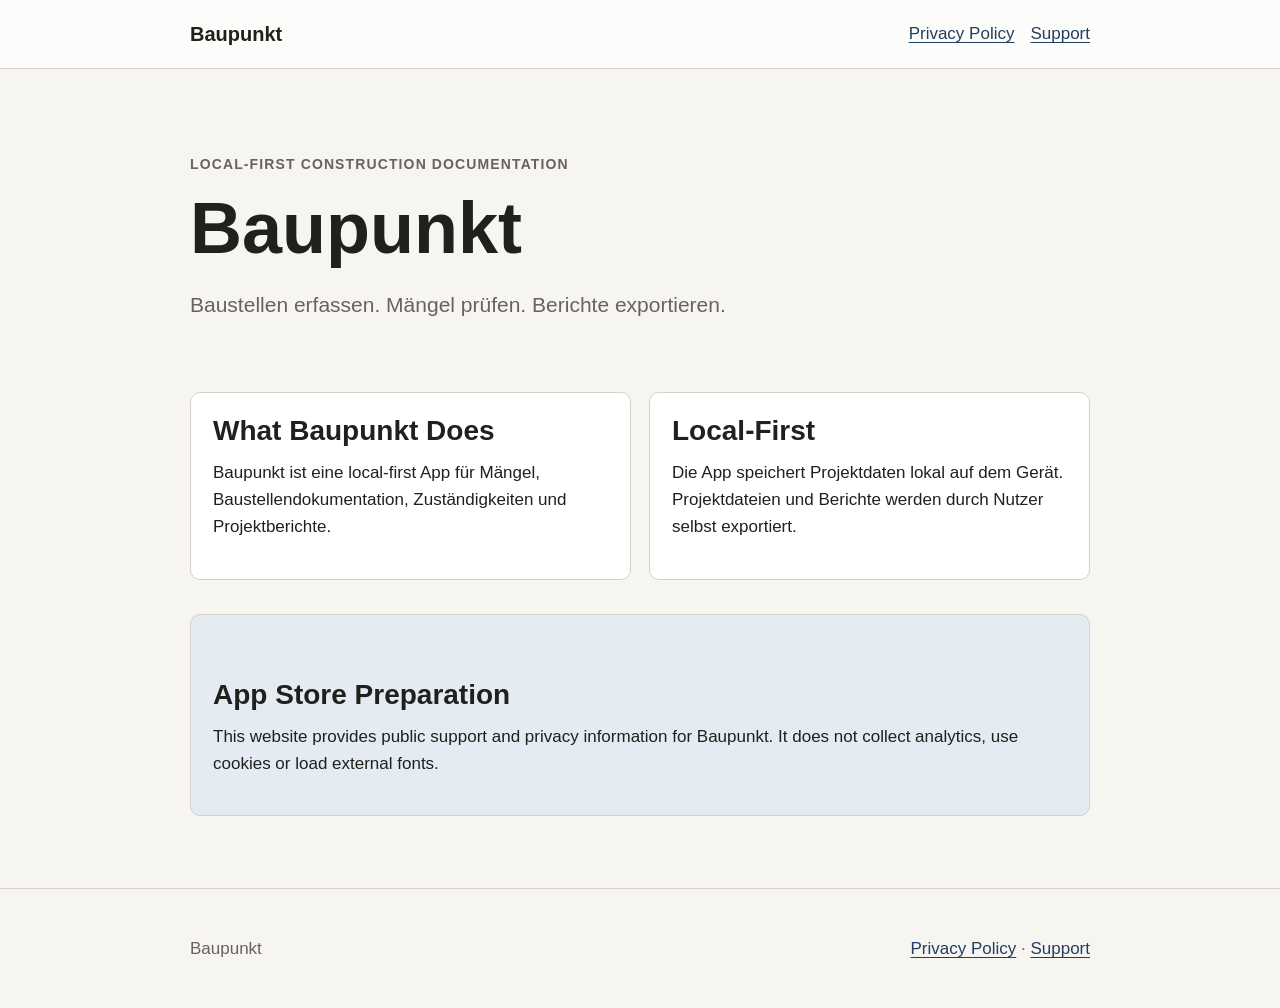
==== index.html @ 3be71ef0 "chore: create baupunkt pages site" ====
<!doctype html>
<html lang="en">
  <head>
    <meta charset="utf-8">
    <meta name="viewport" content="width=device-width, initial-scale=1">
    <title>Baupunkt</title>
    <meta name="description" content="Baupunkt is a local-first app for defects, construction site documentation, responsibilities and project reports.">
    <link rel="stylesheet" href="styles.css">
  </head>
  <body>
    <header class="site-header">
      <nav class="nav" aria-label="Main navigation">
        <a class="brand" href="index.html">Baupunkt</a>
        <div class="nav-links">
          <a href="privacy.html">Privacy Policy</a>
          <a href="support.html">Support</a>
        </div>
      </nav>
    </header>

    <main class="page">
      <section class="hero">
        <p class="eyebrow">Local-first construction documentation</p>
        <h1>Baupunkt</h1>
        <p class="lead">Baustellen erfassen. Mängel prüfen. Berichte exportieren.</p>
      </section>

      <section class="card-grid" aria-label="Overview">
        <article class="card">
          <h2>What Baupunkt Does</h2>
          <p>Baupunkt ist eine local-first App für Mängel, Baustellendokumentation, Zuständigkeiten und Projektberichte.</p>
        </article>
        <article class="card">
          <h2>Local-First</h2>
          <p>Die App speichert Projektdaten lokal auf dem Gerät. Projektdateien und Berichte werden durch Nutzer selbst exportiert.</p>
        </article>
      </section>

      <section class="notice">
        <h2>App Store Preparation</h2>
        <p>This website provides public support and privacy information for Baupunkt. It does not collect analytics, use cookies or load external fonts.</p>
      </section>
    </main>

    <footer class="footer">
      <div class="nav">
        <span>Baupunkt</span>
        <span><a href="privacy.html">Privacy Policy</a> · <a href="support.html">Support</a></span>
      </div>
    </footer>
  </body>
</html>
---- styles.css ----
:root {
  color-scheme: light;
  --background: #f6f5f1;
  --surface: #ffffff;
  --surface-muted: #ece9e1;
  --text: #20201d;
  --muted: #67645d;
  --border: #d7d1c4;
  --accent: #233f5f;
  --accent-soft: #e4ebf2;
  --warning: #8a5a14;
}

* {
  box-sizing: border-box;
}

body {
  margin: 0;
  background: var(--background);
  color: var(--text);
  font-family: -apple-system, BlinkMacSystemFont, "Segoe UI", sans-serif;
  font-size: 17px;
  line-height: 1.6;
}

a {
  color: var(--accent);
  text-decoration-thickness: 0.08em;
  text-underline-offset: 0.18em;
}

a:focus-visible,
button:focus-visible {
  outline: 3px solid var(--accent);
  outline-offset: 3px;
}

.site-header {
  border-bottom: 1px solid var(--border);
  background: rgba(255, 255, 255, 0.72);
}

.nav,
.page {
  width: min(900px, calc(100% - 32px));
  margin: 0 auto;
}

.nav {
  display: flex;
  align-items: center;
  justify-content: space-between;
  gap: 24px;
  padding: 18px 0;
}

.brand {
  color: var(--text);
  font-size: 20px;
  font-weight: 700;
  text-decoration: none;
}

.nav-links {
  display: flex;
  flex-wrap: wrap;
  gap: 16px;
}

.page {
  padding: 56px 0 72px;
}

.hero {
  padding: 28px 0 20px;
}

.eyebrow {
  margin: 0 0 12px;
  color: var(--muted);
  font-size: 14px;
  font-weight: 700;
  letter-spacing: 0.08em;
  text-transform: uppercase;
}

h1,
h2,
h3 {
  line-height: 1.15;
}

h1 {
  margin: 0 0 18px;
  font-size: clamp(40px, 8vw, 72px);
  letter-spacing: 0;
}

h2 {
  margin: 42px 0 12px;
  font-size: 28px;
}

h3 {
  margin: 28px 0 10px;
  font-size: 21px;
}

p {
  margin: 0 0 16px;
}

ul,
ol {
  margin: 0 0 20px;
  padding-left: 24px;
}

li + li {
  margin-top: 6px;
}

.lead {
  max-width: 720px;
  color: var(--muted);
  font-size: 21px;
}

.card-grid {
  display: grid;
  grid-template-columns: repeat(2, minmax(0, 1fr));
  gap: 18px;
  margin: 34px 0;
}

.card,
.notice {
  border: 1px solid var(--border);
  border-radius: 10px;
  background: var(--surface);
  padding: 22px;
}

.card h2,
.card h3 {
  margin-top: 0;
}

.notice {
  background: var(--accent-soft);
}

.notice.warning {
  background: #f6eddd;
  color: var(--warning);
}

.meta {
  color: var(--muted);
  font-size: 15px;
}

.footer {
  border-top: 1px solid var(--border);
  color: var(--muted);
  padding: 28px 0;
}

@media (max-width: 700px) {
  body {
    font-size: 16px;
  }

  .nav {
    align-items: flex-start;
    flex-direction: column;
  }

  .nav-links {
    gap: 12px;
  }

  .page {
    padding-top: 36px;
  }

  .card-grid {
    grid-template-columns: 1fr;
  }
}
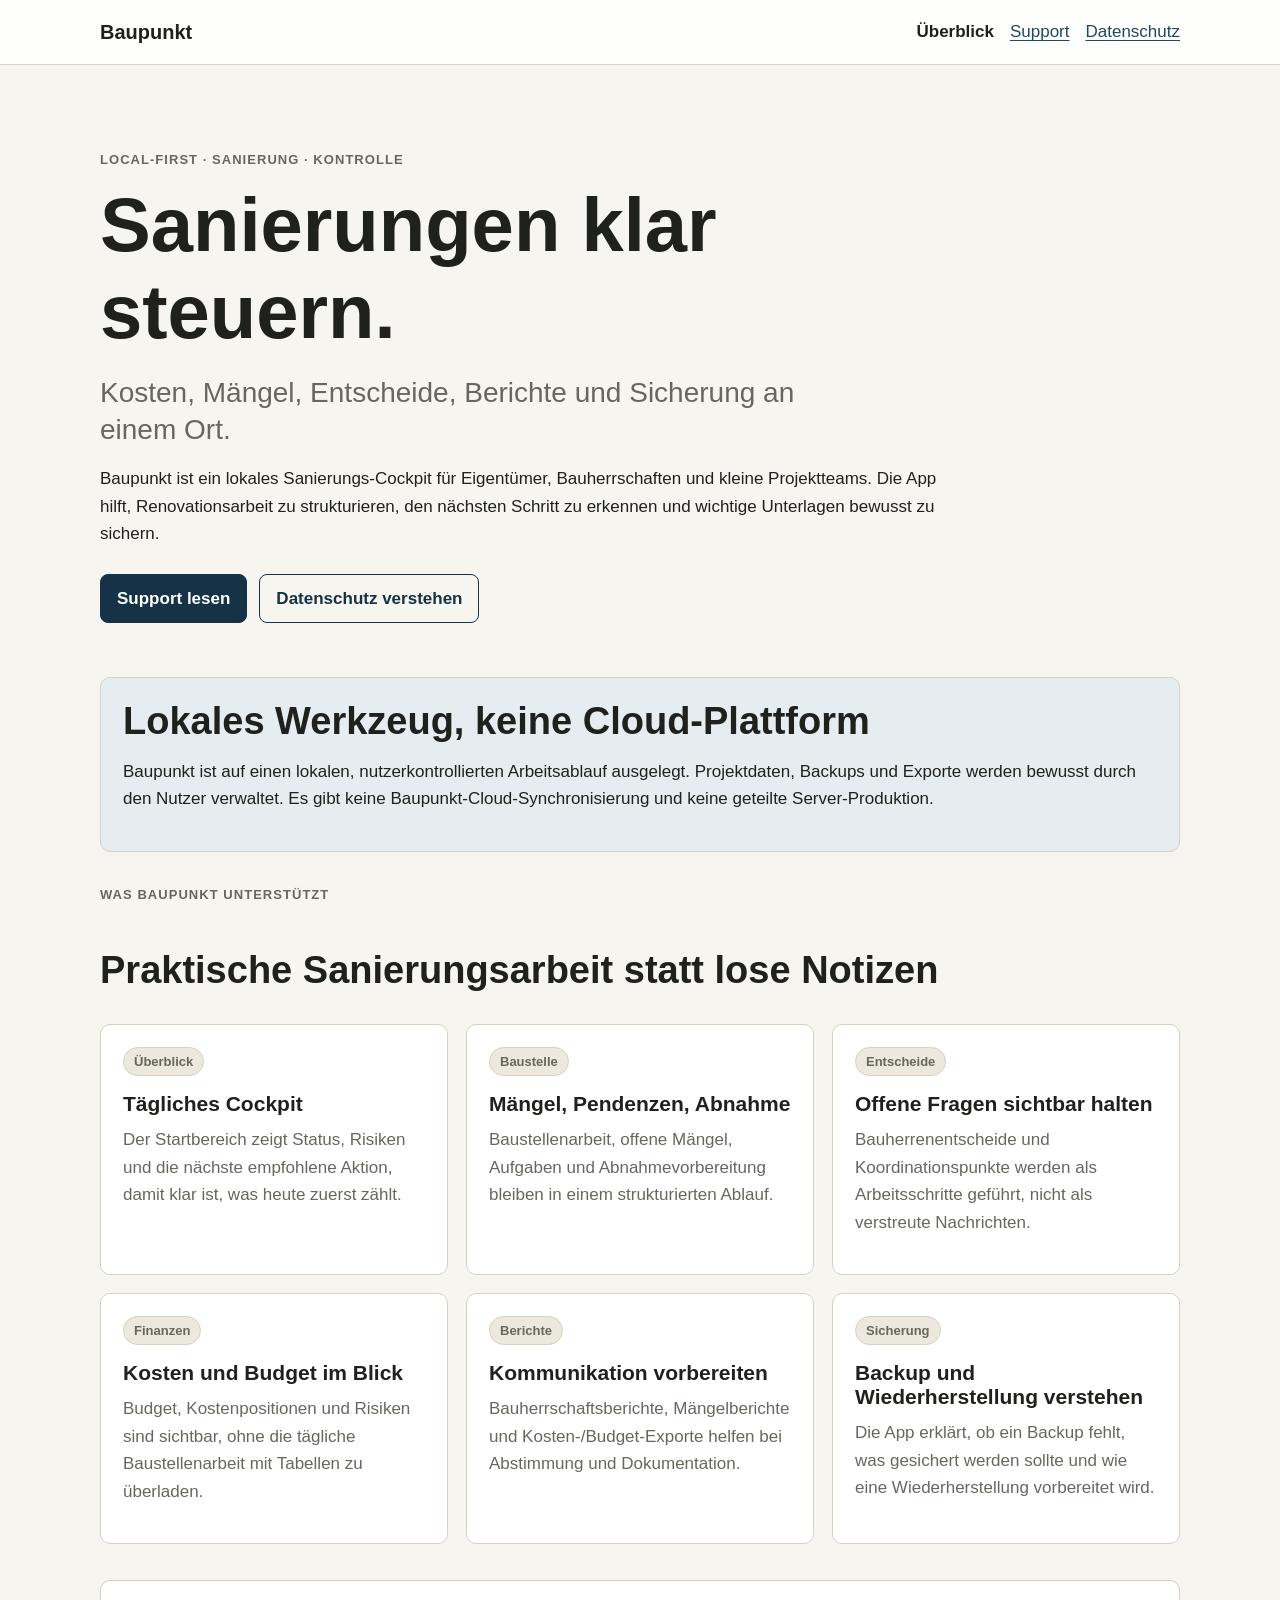
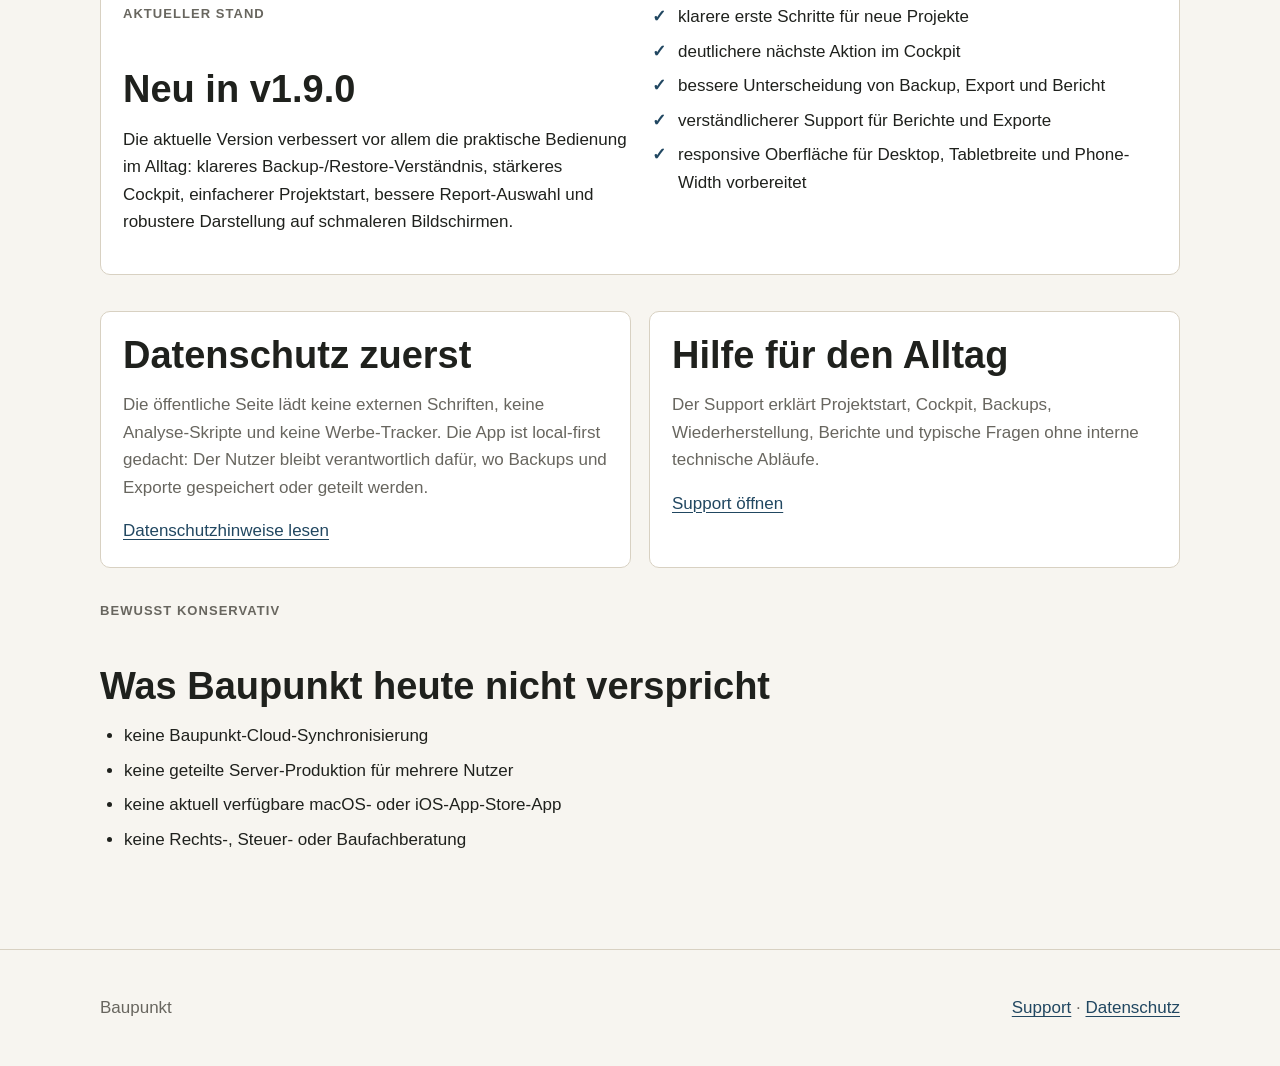
==== commit 18b38ab4: "docs: update public Baupunkt site for v1.9.0" ====
--- a/index.html
+++ b/index.html
@@ -1,51 +1,123 @@
-<!doctype html>
-<html lang="en">
+<!DOCTYPE html>
+<html lang="de">
   <head>
     <meta charset="utf-8">
     <meta name="viewport" content="width=device-width, initial-scale=1">
-    <title>Baupunkt</title>
-    <meta name="description" content="Baupunkt is a local-first app for defects, construction site documentation, responsibilities and project reports.">
+    <title>Baupunkt - lokales Sanierungs-Cockpit</title>
+    <meta name="description" content="Baupunkt ist ein lokales Sanierungs-Cockpit fuer Eigentümer und kleine Projektteams: Kosten, Maengel, Entscheide, Berichte und Sicherung an einem Ort.">
+    <link rel="icon" href="data:,">
     <link rel="stylesheet" href="styles.css">
   </head>
   <body>
     <header class="site-header">
-      <nav class="nav" aria-label="Main navigation">
+      <nav class="nav" aria-label="Hauptnavigation">
         <a class="brand" href="index.html">Baupunkt</a>
         <div class="nav-links">
-          <a href="privacy.html">Privacy Policy</a>
+          <a href="index.html" aria-current="page">Überblick</a>
           <a href="support.html">Support</a>
+          <a href="privacy.html">Datenschutz</a>
         </div>
       </nav>
     </header>
 
     <main class="page">
       <section class="hero">
-        <p class="eyebrow">Local-first construction documentation</p>
-        <h1>Baupunkt</h1>
-        <p class="lead">Baustellen erfassen. Mängel prüfen. Berichte exportieren.</p>
+        <p class="eyebrow">Local-first · Sanierung · Kontrolle</p>
+        <h1>Sanierungen klar steuern.</h1>
+        <p class="lead">Kosten, Mängel, Entscheide, Berichte und Sicherung an einem Ort.</p>
+        <p>Baupunkt ist ein lokales Sanierungs-Cockpit für Eigentümer, Bauherrschaften und kleine Projektteams. Die App hilft, Renovationsarbeit zu strukturieren, den nächsten Schritt zu erkennen und wichtige Unterlagen bewusst zu sichern.</p>
+        <div class="hero-actions">
+          <a class="button" href="support.html">Support lesen</a>
+          <a class="button secondary" href="privacy.html">Datenschutz verstehen</a>
+        </div>
       </section>
 
-      <section class="card-grid" aria-label="Overview">
+      <section class="notice">
+        <h2>Lokales Werkzeug, keine Cloud-Plattform</h2>
+        <p>Baupunkt ist auf einen lokalen, nutzerkontrollierten Arbeitsablauf ausgelegt. Projektdaten, Backups und Exporte werden bewusst durch den Nutzer verwaltet. Es gibt keine Baupunkt-Cloud-Synchronisierung und keine geteilte Server-Produktion.</p>
+      </section>
+
+      <section aria-labelledby="helps-with-title">
+        <p class="eyebrow">Was Baupunkt unterstützt</p>
+        <h2 id="helps-with-title">Praktische Sanierungsarbeit statt lose Notizen</h2>
+        <div class="feature-grid">
+          <article class="feature">
+            <span class="pill">Überblick</span>
+            <h3>Tägliches Cockpit</h3>
+            <p>Der Startbereich zeigt Status, Risiken und die nächste empfohlene Aktion, damit klar ist, was heute zuerst zählt.</p>
+          </article>
+          <article class="feature">
+            <span class="pill">Baustelle</span>
+            <h3>Mängel, Pendenzen, Abnahme</h3>
+            <p>Baustellenarbeit, offene Mängel, Aufgaben und Abnahmevorbereitung bleiben in einem strukturierten Ablauf.</p>
+          </article>
+          <article class="feature">
+            <span class="pill">Entscheide</span>
+            <h3>Offene Fragen sichtbar halten</h3>
+            <p>Bauherrenentscheide und Koordinationspunkte werden als Arbeitsschritte geführt, nicht als verstreute Nachrichten.</p>
+          </article>
+          <article class="feature">
+            <span class="pill">Finanzen</span>
+            <h3>Kosten und Budget im Blick</h3>
+            <p>Budget, Kostenpositionen und Risiken sind sichtbar, ohne die tägliche Baustellenarbeit mit Tabellen zu überladen.</p>
+          </article>
+          <article class="feature">
+            <span class="pill">Berichte</span>
+            <h3>Kommunikation vorbereiten</h3>
+            <p>Bauherrschaftsberichte, Mängelberichte und Kosten-/Budget-Exporte helfen bei Abstimmung und Dokumentation.</p>
+          </article>
+          <article class="feature">
+            <span class="pill">Sicherung</span>
+            <h3>Backup und Wiederherstellung verstehen</h3>
+            <p>Die App erklärt, ob ein Backup fehlt, was gesichert werden sollte und wie eine Wiederherstellung vorbereitet wird.</p>
+          </article>
+        </div>
+      </section>
+
+      <section class="split" aria-labelledby="whats-new-title">
+        <div>
+          <p class="eyebrow">Aktueller Stand</p>
+          <h2 id="whats-new-title">Neu in v1.9.0</h2>
+          <p>Die aktuelle Version verbessert vor allem die praktische Bedienung im Alltag: klareres Backup-/Restore-Verständnis, stärkeres Cockpit, einfacherer Projektstart, bessere Report-Auswahl und robustere Darstellung auf schmaleren Bildschirmen.</p>
+        </div>
+        <ul class="check-list">
+          <li>klarere erste Schritte für neue Projekte</li>
+          <li>deutlichere nächste Aktion im Cockpit</li>
+          <li>bessere Unterscheidung von Backup, Export und Bericht</li>
+          <li>verständlicherer Support für Berichte und Exporte</li>
+          <li>responsive Oberfläche für Desktop, Tabletbreite und Phone-Width vorbereitet</li>
+        </ul>
+      </section>
+
+      <section class="card-grid" aria-label="Datenschutz und Support">
         <article class="card">
-          <h2>What Baupunkt Does</h2>
-          <p>Baupunkt ist eine local-first App für Mängel, Baustellendokumentation, Zuständigkeiten und Projektberichte.</p>
+          <h2>Datenschutz zuerst</h2>
+          <p>Die öffentliche Seite lädt keine externen Schriften, keine Analyse-Skripte und keine Werbe-Tracker. Die App ist local-first gedacht: Der Nutzer bleibt verantwortlich dafür, wo Backups und Exporte gespeichert oder geteilt werden.</p>
+          <a href="privacy.html">Datenschutzhinweise lesen</a>
         </article>
         <article class="card">
-          <h2>Local-First</h2>
-          <p>Die App speichert Projektdaten lokal auf dem Gerät. Projektdateien und Berichte werden durch Nutzer selbst exportiert.</p>
+          <h2>Hilfe für den Alltag</h2>
+          <p>Der Support erklärt Projektstart, Cockpit, Backups, Wiederherstellung, Berichte und typische Fragen ohne interne technische Abläufe.</p>
+          <a href="support.html">Support öffnen</a>
         </article>
       </section>
 
-      <section class="notice">
-        <h2>App Store Preparation</h2>
-        <p>This website provides public support and privacy information for Baupunkt. It does not collect analytics, use cookies or load external fonts.</p>
+      <section aria-labelledby="boundaries-title">
+        <p class="eyebrow">Bewusst konservativ</p>
+        <h2 id="boundaries-title">Was Baupunkt heute nicht verspricht</h2>
+        <ul>
+          <li>keine Baupunkt-Cloud-Synchronisierung</li>
+          <li>keine geteilte Server-Produktion für mehrere Nutzer</li>
+          <li>keine aktuell verfügbare macOS- oder iOS-App-Store-App</li>
+          <li>keine Rechts-, Steuer- oder Baufachberatung</li>
+        </ul>
       </section>
     </main>
 
     <footer class="footer">
       <div class="nav">
         <span>Baupunkt</span>
-        <span><a href="privacy.html">Privacy Policy</a> · <a href="support.html">Support</a></span>
+        <span><a href="support.html">Support</a> · <a href="privacy.html">Datenschutz</a></span>
       </div>
     </footer>
   </body>
--- a/styles.css
+++ b/styles.css
@@ -1,14 +1,16 @@
 :root {
   color-scheme: light;
-  --background: #f6f5f1;
+  --background: #f7f5f0;
   --surface: #ffffff;
-  --surface-muted: #ece9e1;
-  --text: #20201d;
-  --muted: #67645d;
-  --border: #d7d1c4;
-  --accent: #233f5f;
-  --accent-soft: #e4ebf2;
-  --warning: #8a5a14;
+  --surface-muted: #ece8dd;
+  --text: #1f211d;
+  --muted: #68665f;
+  --border: #d8d1c2;
+  --accent: #214761;
+  --accent-strong: #163246;
+  --accent-soft: #e5edf1;
+  --warning: #7c520f;
+  --warning-soft: #f6ecdb;
 }
 
 * {
@@ -21,13 +23,13 @@
   color: var(--text);
   font-family: -apple-system, BlinkMacSystemFont, "Segoe UI", sans-serif;
   font-size: 17px;
-  line-height: 1.6;
+  line-height: 1.62;
 }
 
 a {
   color: var(--accent);
   text-decoration-thickness: 0.08em;
-  text-underline-offset: 0.18em;
+  text-underline-offset: 0.2em;
 }
 
 a:focus-visible,
@@ -37,13 +39,17 @@
 }
 
 .site-header {
+  position: sticky;
+  top: 0;
+  z-index: 10;
   border-bottom: 1px solid var(--border);
-  background: rgba(255, 255, 255, 0.72);
+  background: rgba(255, 255, 255, 0.84);
+  backdrop-filter: blur(12px);
 }
 
 .nav,
 .page {
-  width: min(900px, calc(100% - 32px));
+  width: min(1080px, calc(100% - 40px));
   margin: 0 auto;
 }
 
@@ -52,13 +58,13 @@
   align-items: center;
   justify-content: space-between;
   gap: 24px;
-  padding: 18px 0;
+  padding: 16px 0;
 }
 
 .brand {
   color: var(--text);
   font-size: 20px;
-  font-weight: 700;
+  font-weight: 750;
   text-decoration: none;
 }
 
@@ -68,19 +74,26 @@
   gap: 16px;
 }
 
+.nav-links a[aria-current="page"] {
+  color: var(--text);
+  font-weight: 700;
+  text-decoration: none;
+}
+
 .page {
-  padding: 56px 0 72px;
+  padding: 56px 0 76px;
 }
 
 .hero {
-  padding: 28px 0 20px;
+  max-width: 860px;
+  padding: 28px 0 22px;
 }
 
 .eyebrow {
   margin: 0 0 12px;
   color: var(--muted);
-  font-size: 14px;
-  font-weight: 700;
+  font-size: 13px;
+  font-weight: 760;
   letter-spacing: 0.08em;
   text-transform: uppercase;
 }
@@ -88,22 +101,23 @@
 h1,
 h2,
 h3 {
-  line-height: 1.15;
+  line-height: 1.14;
 }
 
 h1 {
   margin: 0 0 18px;
-  font-size: clamp(40px, 8vw, 72px);
+  max-width: 880px;
+  font-size: clamp(42px, 7vw, 76px);
   letter-spacing: 0;
 }
 
 h2 {
-  margin: 42px 0 12px;
-  font-size: 28px;
+  margin: 44px 0 14px;
+  font-size: clamp(27px, 3.4vw, 38px);
 }
 
 h3 {
-  margin: 28px 0 10px;
+  margin: 26px 0 10px;
   font-size: 21px;
 }
 
@@ -118,24 +132,58 @@
 }
 
 li + li {
-  margin-top: 6px;
+  margin-top: 7px;
 }
 
 .lead {
-  max-width: 720px;
-  color: var(--muted);
-  font-size: 21px;
-}
-
-.card-grid {
+  max-width: 760px;
+  color: var(--muted);
+  font-size: clamp(21px, 2.5vw, 28px);
+  line-height: 1.35;
+}
+
+.hero-actions {
+  display: flex;
+  flex-wrap: wrap;
+  gap: 12px;
+  margin-top: 26px;
+}
+
+.button {
+  display: inline-flex;
+  min-height: 46px;
+  align-items: center;
+  justify-content: center;
+  border: 1px solid var(--accent-strong);
+  border-radius: 8px;
+  background: var(--accent-strong);
+  color: #fff;
+  padding: 10px 16px;
+  font-weight: 720;
+  text-decoration: none;
+}
+
+.button.secondary {
+  background: transparent;
+  color: var(--accent-strong);
+}
+
+.card-grid,
+.feature-grid {
   display: grid;
   grid-template-columns: repeat(2, minmax(0, 1fr));
   gap: 18px;
-  margin: 34px 0;
+  margin: 32px 0;
+}
+
+.feature-grid {
+  grid-template-columns: repeat(3, minmax(0, 1fr));
 }
 
 .card,
-.notice {
+.feature,
+.notice,
+.split {
   border: 1px solid var(--border);
   border-radius: 10px;
   background: var(--surface);
@@ -143,17 +191,81 @@
 }
 
 .card h2,
-.card h3 {
+.card h3,
+.feature h3 {
   margin-top: 0;
 }
 
+.feature p,
+.card p {
+  color: var(--muted);
+}
+
 .notice {
+  margin: 32px 0;
   background: var(--accent-soft);
 }
 
+.notice h2 {
+  margin-top: 0;
+}
+
 .notice.warning {
-  background: #f6eddd;
+  background: var(--warning-soft);
   color: var(--warning);
+}
+
+.split {
+  display: grid;
+  grid-template-columns: 1fr 1fr;
+  gap: 24px;
+  margin: 36px 0;
+}
+
+.pill {
+  display: inline-flex;
+  margin-bottom: 16px;
+  border: 1px solid var(--border);
+  border-radius: 999px;
+  background: var(--surface-muted);
+  color: var(--muted);
+  padding: 3px 10px;
+  font-size: 13px;
+  font-weight: 720;
+}
+
+.check-list {
+  list-style: none;
+  padding-left: 0;
+}
+
+.check-list li {
+  position: relative;
+  padding-left: 26px;
+}
+
+.check-list li::before {
+  position: absolute;
+  left: 0;
+  color: var(--accent);
+  content: "✓";
+  font-weight: 800;
+}
+
+.step-list {
+  border-left: 3px solid var(--border);
+  padding-left: 24px;
+}
+
+.definition-list {
+  display: grid;
+  grid-template-columns: repeat(3, minmax(0, 1fr));
+  gap: 18px;
+}
+
+.definition-list > div {
+  border-top: 3px solid var(--accent-soft);
+  padding-top: 12px;
 }
 
 .meta {
@@ -165,6 +277,14 @@
   border-top: 1px solid var(--border);
   color: var(--muted);
   padding: 28px 0;
+}
+
+@media (max-width: 860px) {
+  .feature-grid,
+  .definition-list,
+  .split {
+    grid-template-columns: 1fr;
+  }
 }
 
 @media (max-width: 700px) {
@@ -172,9 +292,15 @@
     font-size: 16px;
   }
 
+  .nav,
+  .page {
+    width: min(100% - 28px, 1080px);
+  }
+
   .nav {
     align-items: flex-start;
     flex-direction: column;
+    gap: 10px;
   }
 
   .nav-links {
@@ -182,10 +308,17 @@
   }
 
   .page {
-    padding-top: 36px;
+    padding-top: 34px;
   }
 
   .card-grid {
     grid-template-columns: 1fr;
   }
-}
+
+  .card,
+  .feature,
+  .notice,
+  .split {
+    padding: 18px;
+  }
+}
